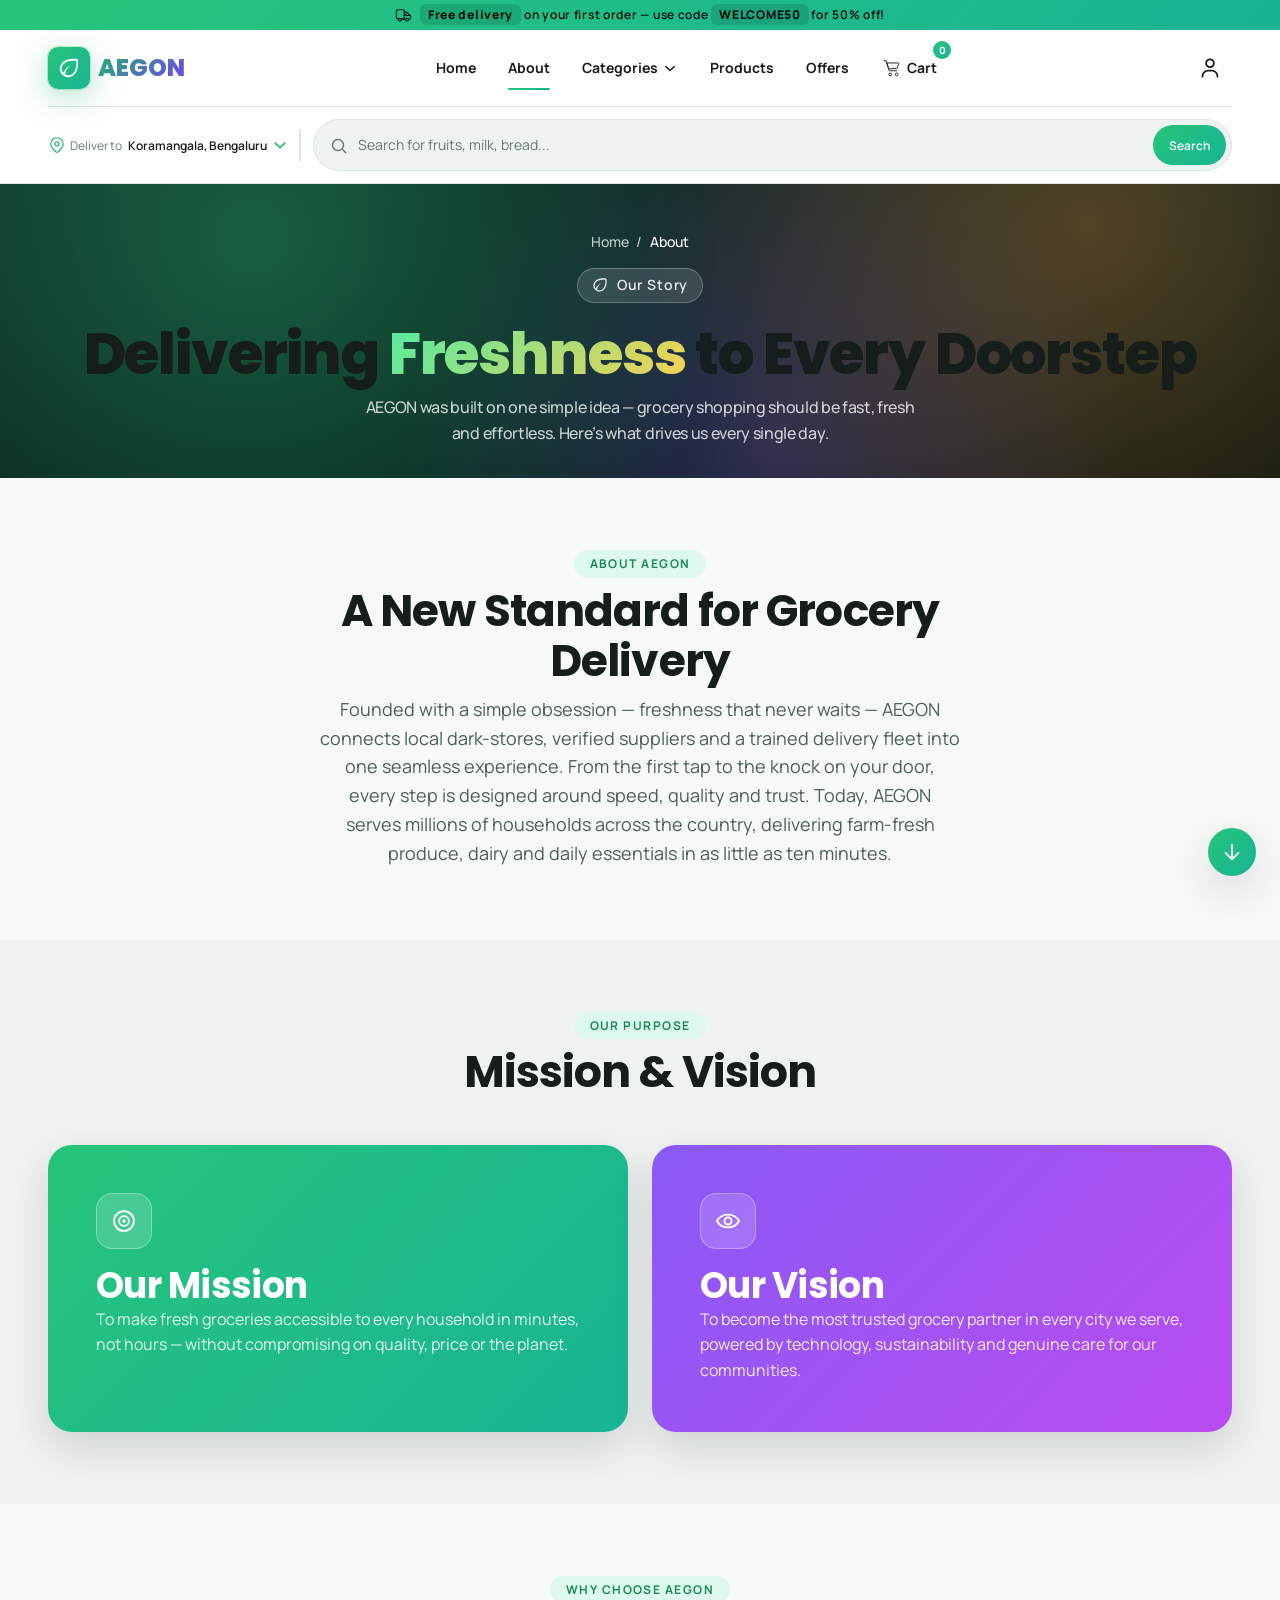
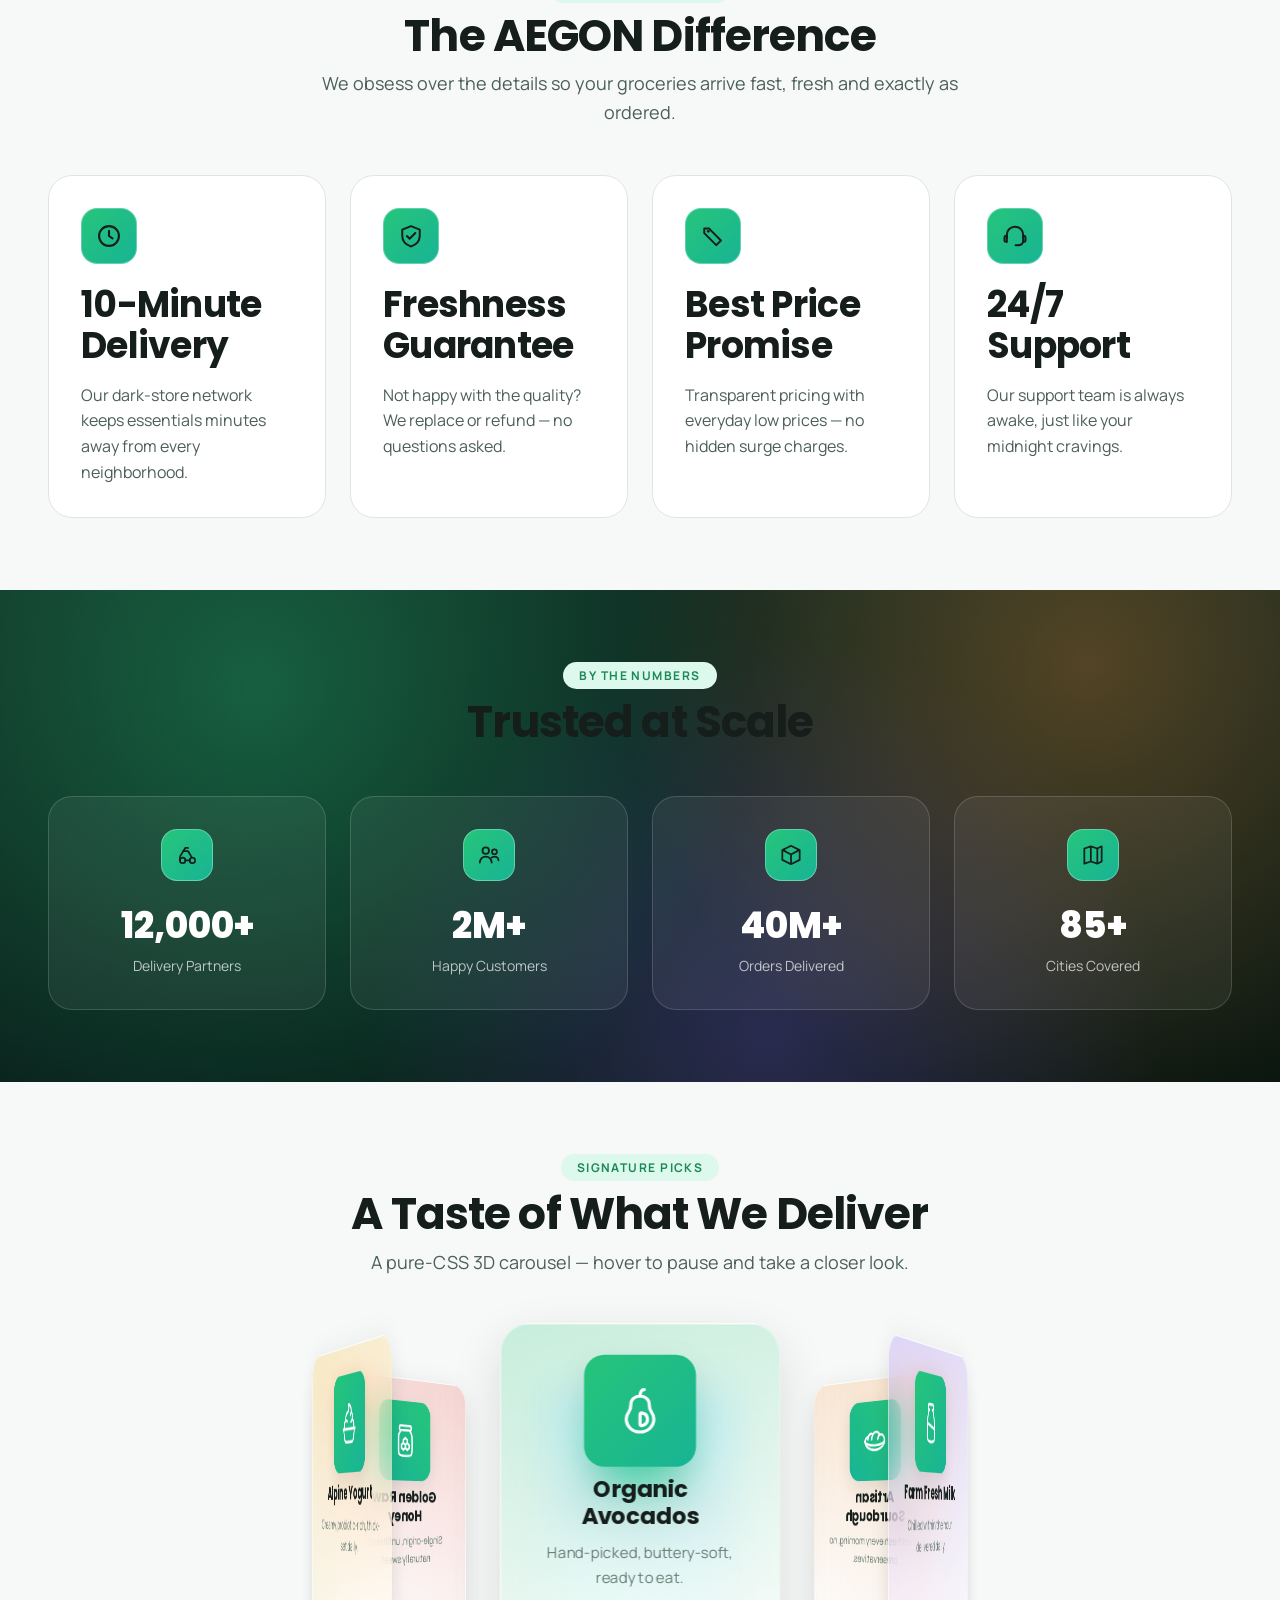
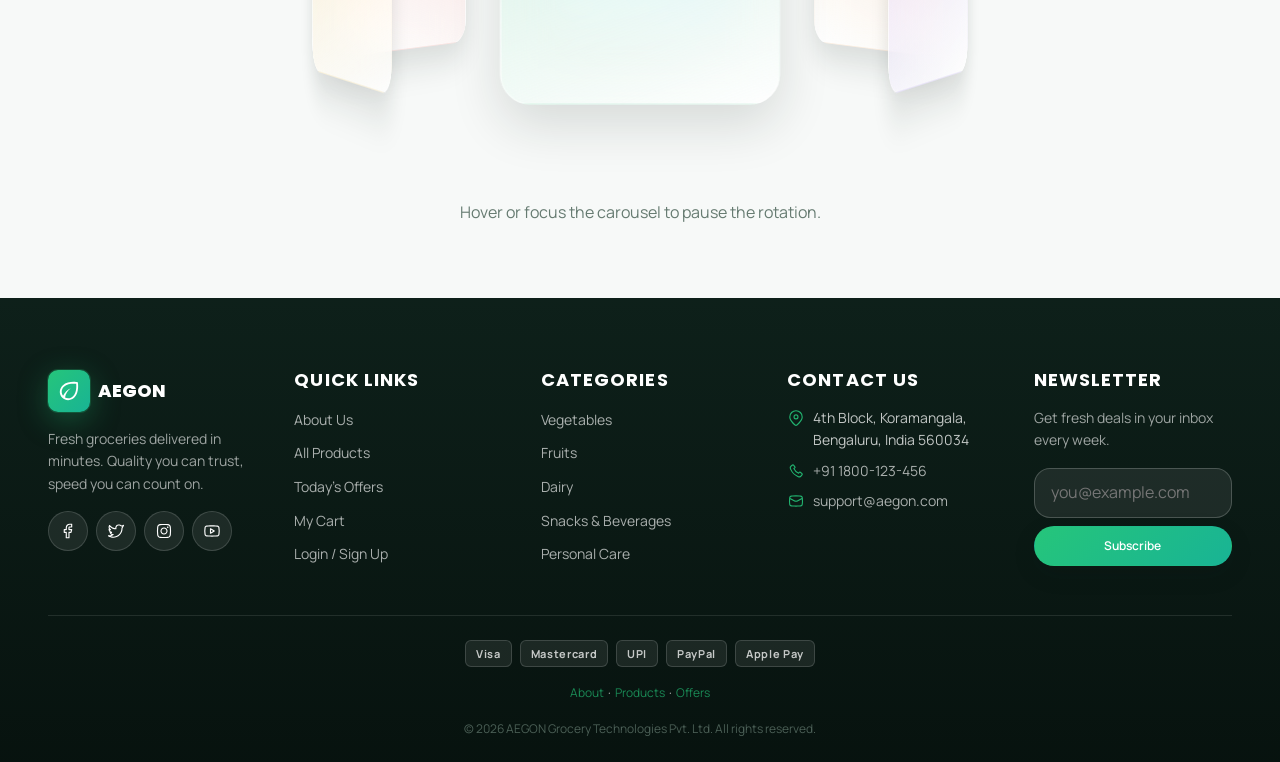
==== pages/about.html @ b9902e9f "feat: add about page" ====
<!doctype html>
<html lang="en">
  <head>
    <meta charset="UTF-8" />
    <meta name="viewport" content="width=device-width, initial-scale=1.0" />
    <title>AEGON — Fresh Groceries, Delivered Fast</title>
    <!-- Favicon -->
    <link rel="icon" type="image/svg+xml" href="../assets/icons/favicon.svg" />

    <!-- CSS -->
    <link rel="stylesheet" href="../css/main.css" />

    <!-- JavaScript -->
    <script src="../js/main.js" defer></script>
  </head>
  <body>
    <!-- ***************************************************************************
                                       GLOBAL HEADER
       **************************************************************************** -->
    <!-- **************************************************************************
                               PROMOTIONAL ANNOUNCEMENT BANNER
       **************************************************************************** -->

    <div
      class="announcement__banner"
      role="note"
      aria-label="Promotional Announcement"
    >
      <p class="announcement-banner__message">
        <svg
          xmlns="http://www.w3.org/2000/svg"
          width="17"
          height="17"
          viewBox="0 0 24 24"
        >
          <path d="M0 0h24v24H0z" fill="none" />
          <g fill="none" stroke="currentColor" stroke-width="1.5">
            <circle cx="17" cy="18" r="2" />
            <circle cx="7" cy="18" r="2" />
            <path
              stroke-linecap="round"
              stroke-linejoin="round"
              d="M11 17h4M13.5 7h.943c1.31 0 1.966 0 2.521.315c.556.314.926.895 1.667 2.056c.52.814 1.064 1.406 1.831 1.931c.772.53 1.14.789 1.343 1.204c.195.398.195.869.195 1.811c0 1.243 0 1.864-.349 2.259l-.046.049c-.367.375-.946.375-2.102.375H19"
            />
            <path
              stroke-linecap="round"
              stroke-linejoin="round"
              d="m13 7l.994 2.486c.487 1.217.73 1.826 1.239 2.17c.508.344 1.163.344 2.475.344H21M4.87 17c-1.353 0-2.03 0-2.45-.44C2 16.122 2 15.415 2 14V7c0-1.414 0-2.121.42-2.56S3.517 4 4.87 4h5.26c1.353 0 2.03 0 2.45.44C13 4.878 13 5.585 13 7v10H8.696"
            />
          </g>
        </svg>
        <span>
          <strong>Free delivery</strong>&nbsp;on your first order &mdash; use
          code&nbsp;<strong>WELCOME50</strong>&nbsp;for 50% off!
        </span>
      </p>
    </div>

    <!-- ***************************************************************************
                                   SITE HEADER NAVIGATION
       **************************************************************************** -->
    <header class="site-header">
      <input
        type="checkbox"
        id="nav-toggle"
        class="navbar__toggle-input"
        aria-hidden="true"
      />
      <div class="container navbar">
        <a href="index.html" class="navbar__brand" aria-label="AEGON home">
          <span class="navbar__brand-mark" aria-hidden="true">
            <svg
              xmlns="http://www.w3.org/2000/svg"
              width="22"
              height="22"
              viewBox="0 0 24 24"
            >
              <path d="M0 0h24v24H0z" fill="none" />
              <path
                fill="currentColor"
                d="M20.89 2.3C20.47 2.22 10.42.55 5.07 5.9c-.71.71-1.33 1.54-1.85 2.47c-2.06 3.7-1.48 7.99 1.47 10.94C6.47 21.09 8.73 22 11.05 22c1.54 0 3.11-.4 4.58-1.22c.93-.52 1.76-1.14 2.47-1.85c5.35-5.35 3.67-15.39 3.6-15.82a.99.99 0 0 0-.81-.81m-4.2 15.22c-.58.58-1.26 1.09-2.03 1.51c-2.65 1.47-5.17 1.07-7 .04C8.3 15.1 10.73 11.35 14 9c-3.7 1.65-6.72 4.58-8.47 8.23c-1.43-1.85-2.29-4.78-.56-7.89c.43-.77.94-1.45 1.51-2.03c3.86-3.86 11.05-3.4 13.34-3.14c.26 2.29.72 9.48-3.14 13.34Z"
              />
            </svg>
          </span>
          <span class="navbar__brand-name"> AEGON </span>
        </a>

        <!-- ***************** PRIMARY NAVIGATION ***************** -->
        <nav class="navbar__menu" aria-label="Primary navigation">
          <a href="../index.html" class="navbar__link" aria-current="page">
            Home
          </a>
          <a href="./about.html" class="navbar__link is-active"> About </a>

          <div class="mega-menu">
            <a href="./products.html" class="navbar__link" aria-haspopup="true">
              <span>Categories</span>
              <svg
                xmlns="http://www.w3.org/2000/svg"
                width="16"
                height="16"
                viewBox="0 0 16 16"
              >
                <path d="M0 0h16v16H0z" fill="none" />
                <path
                  fill="currentColor"
                  d="M3.2 5.74a.75.75 0 0 1 1.06-.04L8 9.227L11.74 5.7a.75.75 0 1 1 1.02 1.1l-4.25 4a.75.75 0 0 1-1.02 0l-4.25-4a.75.75 0 0 1-.04-1.06"
                />
              </svg>
            </a>

            <!-- ***************** CATEGORIES MENU ***************** -->
            <div class="mega-menu__panel">
              <!-- ******* FRESH PRODUCE ******* -->
              <section class="mega-menu__col">
                <h6 class="mega-menu__title">Fresh Produce</h6>
                <ul>
                  <li>
                    <a href="./products.html#vegetables"> Vegetables </a>
                  </li>
                  <li>
                    <a href="./products.html#fruits"> Fruits </a>
                  </li>
                  <li>
                    <a href="./products.html#groceries"> Groceries </a>
                  </li>
                </ul>
              </section>

              <!-- ******* DAIRY & BAKERY ******* -->
              <section class="mega-menu__col">
                <h6 class="mega-menu__title">Dairy &amp; Bakery</h6>
                <ul>
                  <li>
                    <a href="./products.html#dairy"> Dairy </a>
                  </li>
                  <li>
                    <a href="./products.html#bakery"> Bakery </a>
                  </li>
                  <li>
                    <a href="./products.html#frozen-foods"> Frozen Foods </a>
                  </li>
                </ul>
              </section>

              <!-- ******* SNACKS & MORE ******* -->
              <section class="mega-menu__col">
                <h6 class="mega-menu__title">Snacks &amp; More</h6>
                <ul>
                  <li>
                    <a href="./products.html#snacks"> Snacks </a>
                  </li>
                  <li>
                    <a href="./products.html#beverages"> Beverages </a>
                  </li>
                  <li>
                    <a href="./products.html#personal-care"> Personal Care </a>
                  </li>
                  <li>
                    <a href="./products.html#household"> Household </a>
                  </li>
                </ul>
              </section>
            </div>
          </div>

          <a href="./products.html" class="navbar__link"> Products </a>
          <a href="./offers.html" class="navbar__link"> Offers </a>
          <a
            href="./cart.html"
            class="navbar__link navbar__cart"
            aria-label="Shopping cart"
          >
            <span class="navbar__cart-icon" aria-hidden="true">
              <svg
                xmlns="http://www.w3.org/2000/svg"
                width="1em"
                height="1em"
                viewBox="0 0 24 24"
              >
                <path d="M0 0h24v24H0z" fill="none" />
                <g fill="none" stroke="currentColor">
                  <circle cx="10" cy="19" r="1.5" />
                  <circle cx="17" cy="19" r="1.5" />
                  <path
                    stroke-linecap="round"
                    stroke-linejoin="round"
                    d="M3.5 4h2l3.504 11H17"
                  />
                  <path
                    stroke-linecap="round"
                    stroke-linejoin="round"
                    d="M8.224 12.5L6.3 6.5h12.507a.5.5 0 0 1 .475.658l-1.667 5a.5.5 0 0 1-.474.342z"
                  />
                </g>
              </svg>
            </span>
            <span class="navbar__cart-label">Cart</span>
            <span
              class="badge badge--gradient badge--cart"
              aria-label="Cart items"
            >
              <span data-cart-count>0</span>
            </span>
          </a>
        </nav>

        <!-- ***************** NAVBAR ACTIONS ***************** -->
        <div class="navbar__actions">
          <div class="navbar__user-menu">
            <button
              type="button"
              class="navbar__icon-btn"
              aria-label="Open account menu"
              aria-haspopup="true"
              aria-controls="account-menu"
            >
              <svg
                xmlns="http://www.w3.org/2000/svg"
                width="24"
                height="24"
                viewBox="0 0 640 640"
              >
                <path d="M0 0h640v640H0z" fill="none" />
                <path
                  fill="currentColor"
                  d="M240 192c0-44.2 35.8-80 80-80s80 35.8 80 80s-35.8 80-80 80s-80-35.8-80-80m208 0c0-70.7-57.3-128-128-128s-128 57.3-128 128s57.3 128 128 128s128-57.3 128-128M144 544c0-70.7 57.3-128 128-128h96c70.7 0 128 57.3 128 128v8c0 13.3 10.7 24 24 24s24-10.7 24-24v-8c0-97.2-78.8-176-176-176h-96c-97.2 0-176 78.8-176 176v8c0 13.3 10.7 24 24 24s24-10.7 24-24z"
                />
              </svg>
            </button>

            <div
              id="account-menu"
              class="navbar__user-menu-panel"
              data-account-panel
            >
              <a href="./login.html">
                <svg
                  xmlns="http://www.w3.org/2000/svg"
                  width="20"
                  height="20"
                  viewBox="0 0 640 640"
                >
                  <path d="M0 0h640v640H0z" fill="none" />
                  <path
                    fill="currentColor"
                    d="M240 192c0-44.2 35.8-80 80-80s80 35.8 80 80s-35.8 80-80 80s-80-35.8-80-80m208 0c0-70.7-57.3-128-128-128s-128 57.3-128 128s57.3 128 128 128s128-57.3 128-128M144 544c0-70.7 57.3-128 128-128h96c70.7 0 128 57.3 128 128v8c0 13.3 10.7 24 24 24s24-10.7 24-24v-8c0-97.2-78.8-176-176-176h-96c-97.2 0-176 78.8-176 176v8c0 13.3 10.7 24 24 24s24-10.7 24-24z"
                  />
                </svg>
                <span>Login</span>
              </a>

              <a href="signup.html">
                <svg
                  xmlns="http://www.w3.org/2000/svg"
                  width="20"
                  height="20"
                  viewBox="0 0 640 640"
                >
                  <path d="M0 0h640v640H0z" fill="none" />
                  <path
                    fill="currentColor"
                    d="M240 192c0-44.2 35.8-80 80-80s80 35.8 80 80s-35.8 80-80 80s-80-35.8-80-80m208 0c0-70.7-57.3-128-128-128s-128 57.3-128 128s57.3 128 128 128s128-57.3 128-128M144 544c0-70.7 57.3-128 128-128h96c70.7 0 128 57.3 128 128v8c0 13.3 10.7 24 24 24s24-10.7 24-24v-8c0-97.2-78.8-176-176-176h-96c-97.2 0-176 78.8-176 176v8c0 13.3 10.7 24 24 24s24-10.7 24-24z"
                  />
                </svg>
                <span>Sign Up</span>
              </a>
            </div>
          </div>
        </div>

        <label for="nav-toggle" class="navbar__toggle" aria-label="Toggle menu">
          <svg
            class="icon-menu"
            aria-hidden="true"
            xmlns="http://www.w3.org/2000/svg"
            width="22"
            height="22"
            viewBox="0 0 24 24"
          >
            <path d="M0 0h24v24H0z" fill="none" />
            <path
              fill="none"
              stroke="currentColor"
              stroke-linecap="round"
              stroke-linejoin="round"
              stroke-width="2"
              d="M3 17h18M3 12h18M3 7h18"
            />
          </svg>
          <svg
            class="icon-close"
            aria-hidden="true"
            xmlns="http://www.w3.org/2000/svg"
            width="24"
            height="24"
            viewBox="0 0 24 24"
          >
            <path d="M0 0h24v24H0z" fill="none" />
            <path
              fill="none"
              stroke="currentColor"
              stroke-linecap="round"
              stroke-linejoin="round"
              stroke-width="2"
              d="m18 18l-6-6m0 0L6 6m6 6l6-6m-6 6l-6 6"
            />
          </svg>
        </label>
      </div>

      <!-- ****************************************************************************
                                DELIVERY LOCATION & SEARCH BAR 
       ******************************************************************************* -->
      <div class="container utility-bar">
        <button
          type="button"
          class="location-picker"
          aria-label="Change delivery location"
        >
          <svg
            xmlns="http://www.w3.org/2000/svg"
            width="18"
            height="18"
            viewBox="0 0 16 16"
          >
            <path d="M0 0h16v16H0z" fill="none" />
            <path
              fill="currentColor"
              d="M8 1a6 6 0 0 1 6 6c0 2.874-3.097 6.016-4.84 7.558c-.67.59-1.65.59-2.32 0C5.098 13.016 2 9.874 2 7a6 6 0 0 1 6-6m0 1a5 5 0 0 0-5 5c0 1.108.614 2.395 1.57 3.683c.933 1.258 2.087 2.377 2.934 3.126c.29.256.702.256.992 0c.847-.749 2-1.867 2.935-3.126C12.386 9.395 13 8.108 13 7a5 5 0 0 0-5-5m0 2.75a2.25 2.25 0 1 1 0 4.5a2.25 2.25 0 0 1 0-4.5m0 1a1.25 1.25 0 1 0 0 2.5a1.25 1.25 0 0 0 0-2.5"
            />
          </svg>
          <span class="location-picker__label"> Deliver to </span>
          <span class="location-picker__value"> Koramangala, Bengaluru </span>
          <svg
            xmlns="http://www.w3.org/2000/svg"
            width="14"
            height="14"
            viewBox="0 0 16 16"
          >
            <path d="M0 0h16v16H0z" fill="none" />
            <path
              fill="currentColor"
              d="M3.2 5.74a.75.75 0 0 1 1.06-.04L8 9.227L11.74 5.7a.75.75 0 1 1 1.02 1.1l-4.25 4a.75.75 0 0 1-1.02 0l-4.25-4a.75.75 0 0 1-.04-1.06"
            />
          </svg>
        </button>

        <form
          class="search-box"
          role="search"
          action="./products.html"
          method="get"
        >
          <svg
            xmlns="http://www.w3.org/2000/svg"
            width="1em"
            height="1em"
            viewBox="0 0 20 20"
          >
            <path d="M0 0h20v20H0z" fill="none" />
            <path
              fill="currentColor"
              d="M13.535 14.596a6.5 6.5 0 1 1 1.06-1.06l3.435 3.434a.75.75 0 0 1-.976 1.133l-.084-.073zM14.5 9.5a5 5 0 1 0-10 0a5 5 0 0 0 10 0"
            />
          </svg>

          <label for="site-search" class="sr-only">
            Search for groceries
          </label>

          <input
            type="search"
            id="site-search"
            name="q"
            placeholder="Search for fruits, milk, bread..."
            autocomplete="off"
          />
          <button type="submit" class="search-box__submit">Search</button>
        </form>
      </div>

      <!-- ***************************************************************************
                                  MOBILE NAVIGATION PANEL
       *************************************************************************** -->
      <nav
        class="navbar__mobile-panel container"
        aria-label="Mobile navigation"
      >
        <a href="../index.html" class="navbar__link" aria-current="page">
          Home
        </a>
        <a href="./about.html" class="navbar__link is-active"> About </a>

        <div class="mega-menu">
          <a href="#" class="navbar__link" aria-haspopup="true">
            <span>Categories</span>
            <svg
              xmlns="http://www.w3.org/2000/svg"
              width="18"
              height="18"
              viewBox="0 0 16 16"
            >
              <path d="M0 0h16v16H0z" fill="none" />
              <path
                fill="currentColor"
                d="M3.2 5.74a.75.75 0 0 1 1.06-.04L8 9.227L11.74 5.7a.75.75 0 1 1 1.02 1.1l-4.25 4a.75.75 0 0 1-1.02 0l-4.25-4a.75.75 0 0 1-.04-1.06"
              />
            </svg>
          </a>

          <!-- ***************** CATEGORIES MENU ***************** -->
          <div class="mega-menu__panel">
            <!-- ======= FRESH PRODUCE ======= -->
            <section class="mega-menu__col">
              <h6 class="mega-menu__title">Fresh Produce</h6>
              <ul>
                <li>
                  <a href="./products.html#vegetables"> Vegetables </a>
                </li>
                <li>
                  <a href="./products.html#fruits"> Fruits </a>
                </li>
                <li>
                  <a href="./products.html#groceries"> Groceries </a>
                </li>
              </ul>
            </section>

            <!-- ******* DAIRY & BAKERY ******* -->
            <section class="mega-menu__col">
              <h6 class="mega-menu__title">Dairy &amp; Bakery</h6>
              <ul>
                <li>
                  <a href="./products.html#dairy"> Dairy </a>
                </li>
                <li>
                  <a href="./products.html#bakery"> Bakery </a>
                </li>
                <li>
                  <a href="./products.html#frozen-foods"> Frozen Foods </a>
                </li>
              </ul>
            </section>

            <!-- ******* SNACKS & MORE ******* -->
            <section class="mega-menu__col">
              <h6 class="mega-menu__title">Snacks &amp; More</h6>
              <ul>
                <li>
                  <a href="./products.html#snacks"> Snacks </a>
                </li>
                <li>
                  <a href="./products.html#beverages"> Beverages </a>
                </li>
                <li>
                  <a href="./products.html#personal-care"> Personal Care </a>
                </li>
                <li>
                  <a href="./products.html#household"> Household </a>
                </li>
              </ul>
            </section>
          </div>
        </div>

        <a href="./products.html" class="navbar__link"> Products </a>
        <a href="./offers.html" class="navbar__link"> Offers </a>
        <a
          href="./cart.html"
          class="navbar__link navbar__cart"
          aria-label="Shopping cart"
        >
          <span class="navbar__cart-icon" aria-hidden="true">
            <svg
              xmlns="http://www.w3.org/2000/svg"
              width="1em"
              height="1em"
              viewBox="0 0 24 24"
            >
              <path d="M0 0h24v24H0z" fill="none" />
              <g fill="none" stroke="currentColor">
                <circle cx="10" cy="19" r="1.5" />
                <circle cx="17" cy="19" r="1.5" />
                <path
                  stroke-linecap="round"
                  stroke-linejoin="round"
                  d="M3.5 4h2l3.504 11H17"
                />
                <path
                  stroke-linecap="round"
                  stroke-linejoin="round"
                  d="M8.224 12.5L6.3 6.5h12.507a.5.5 0 0 1 .475.658l-1.667 5a.5.5 0 0 1-.474.342z"
                />
              </g>
            </svg>
          </span>
          <span class="navbar__cart-label">Cart</span>
          <span
            class="badge badge--gradient badge--cart"
            aria-label="Cart items"
          >
            <span data-cart-count>0</span>
          </span>
        </a>
      </nav>
    </header>

    <main>
      <!-- ************************************************************************
                                        ABOUT HERO
       ************************************************************************* -->
      <section class="about-hero" aria-labelledby="about-hero-title">
        <div class="container">
          <div class="about-hero__content">
            <!-- Breadcrumb -->
            <nav class="about-hero__breadcrumb" aria-label="Breadcrumb">
              <ol class="about-hero__breadcrumb-list">
                <li>
                  <a href="../index.html">Home</a>
                </li>
                <li>
                  <span aria-current="page">About</span>
                </li>
              </ol>
            </nav>

            <!-- Section Label -->
            <div class="hero__eyebrow hero__eyebrow-light">
              <svg
                xmlns="http://www.w3.org/2000/svg"
                width="16"
                height="16"
                viewBox="0 0 24 24"
              >
                <path d="M0 0h24v24H0z" fill="none" />
                <path
                  fill="currentColor"
                  d="M20.89 2.3C20.47 2.22 10.42.55 5.07 5.9c-.71.71-1.33 1.54-1.85 2.47c-2.06 3.7-1.48 7.99 1.47 10.94C6.47 21.09 8.73 22 11.05 22c1.54 0 3.11-.4 4.58-1.22c.93-.52 1.76-1.14 2.47-1.85c5.35-5.35 3.67-15.39 3.6-15.82a.99.99 0 0 0-.81-.81m-4.2 15.22c-.58.58-1.26 1.09-2.03 1.51c-2.65 1.47-5.17 1.07-7 .04C8.3 15.1 10.73 11.35 14 9c-3.7 1.65-6.72 4.58-8.47 8.23c-1.43-1.85-2.29-4.78-.56-7.89c.43-.77.94-1.45 1.51-2.03c3.86-3.86 11.05-3.4 13.34-3.14c.26 2.29.72 9.48-3.14 13.34Z"
                />
              </svg>
              <span class="story-surface">Our Story</span>
            </div>

            <!-- Main Heading -->
            <h1 class="about-hero__title" id="about-hero-title">
              Delivering
              <span class="about-hero__title-accent">Freshness</span>
              to Every Doorstep
            </h1>

            <!-- Description -->
            <p class="about-hero__description">
              AEGON was built on one simple idea — grocery shopping should be
              fast, fresh and effortless. Here’s what drives us every single
              day.
            </p>
          </div>
        </div>
      </section>

      <!-- ************************************************************************
                                        ABOUT AEGON
       ************************************************************************* -->
      <section
        class="section"
        id="about-aegon"
        aria-labelledby="about-aegon-title"
      >
        <div class="container">
          <div class="section-header" style="margin-bottom: 0">
            <span class="eyebrow">About AEGON</span>

            <h2 id="about-aegon-title">A New Standard for Grocery Delivery</h2>

            <p>
              Founded with a simple obsession — freshness that never waits —
              AEGON connects local dark-stores, verified suppliers and a trained
              delivery fleet into one seamless experience. From the first tap to
              the knock on your door, every step is designed around speed,
              quality and trust. Today, AEGON serves millions of households
              across the country, delivering farm-fresh produce, dairy and daily
              essentials in as little as ten minutes.
            </p>
          </div>
        </div>
      </section>

      <!-- ************************************************************************
                                     MISSION & VISION
       ************************************************************************* -->
      <section
        class="section"
        id="mision-vision"
        aria-labelledby="mission-vision-title"
        style="background: var(--color-surface-secondary)"
      >
        <div class="container">
          <div class="section-header">
            <span class="eyebrow">Our Purpose</span>

            <h2 id="about-aegon-title">Mission & Vision</h2>
          </div>

          <!-- Mission & Vision Cards -->
          <div class="mission-vision__grid">
            <!-- Mission Card -->
            <article class="mission-vision__card mission-vision__card--mission">
              <div class="mission-vision__icon">
                <svg
                  viewBox="0 0 24 24"
                  fill="none"
                  xmlns="http://www.w3.org/2000/svg"
                  aria-hidden="true"
                >
                  <circle
                    cx="12"
                    cy="12"
                    r="8.5"
                    stroke="currentColor"
                    stroke-width="1.6"
                  />
                  <circle
                    cx="12"
                    cy="12"
                    r="4.2"
                    stroke="currentColor"
                    stroke-width="1.6"
                  />
                  <circle cx="12" cy="12" r="1.4" fill="currentColor" />
                </svg>
              </div>

              <div class="mission-vision__content">
                <h3 class="mission-vision__card-title">Our Mission</h3>

                <p class="mission-vision__card-description">
                  To make fresh groceries accessible to every household in
                  minutes, not hours — without compromising on quality, price or
                  the planet.
                </p>
              </div>
            </article>

            <!-- Vision Card -->
            <article class="mission-vision__card mission-vision__card--vision">
              <div class="mission-vision__icon">
                <svg
                  viewBox="0 0 24 24"
                  fill="none"
                  xmlns="http://www.w3.org/2000/svg"
                  aria-hidden="true"
                >
                  <path
                    d="M2.5 12C4.6 8.4 7.8 6.5 12 6.5C16.2 6.5 19.4 8.4 21.5 12C19.4 15.6 16.2 17.5 12 17.5C7.8 17.5 4.6 15.6 2.5 12Z"
                    stroke="currentColor"
                    stroke-width="1.6"
                    stroke-linecap="round"
                    stroke-linejoin="round"
                  />
                  <circle
                    cx="12"
                    cy="12"
                    r="3"
                    stroke="currentColor"
                    stroke-width="1.6"
                  />
                </svg>
              </div>

              <!-- Mission & Vision Content -->
              <div class="mission-vision__content">
                <h3 class="mission-vision__card-title">Our Vision</h3>

                <p class="mission-vision__card-description">
                  To become the most trusted grocery partner in every city we
                  serve, powered by technology, sustainability and genuine care
                  for our communities.
                </p>
              </div>
            </article>
          </div>
        </div>
      </section>

      <!-- ************************************************************************
                                    THE AEGON DIFFERENCE
       ************************************************************************* -->
      <section
        class="section"
        id="aegon-difference"
        aria-labelledby="aegon-difference-title"
      >
        <div class="container">
          <div class="section-header">
            <span class="eyebrow">Why Choose AEGON</span>

            <h2 id="aegon-difference-title">The AEGON Difference</h2>

            <p>
              We obsess over the details so your groceries arrive fast, fresh
              and exactly as ordered.
            </p>
          </div>

          <!-- Difference Cards -->
          <div class="aegon-difference__grid">
            <!-- 10-Minute Delivery -->
            <article class="aegon-difference__card">
              <div class="aegon-difference__icon">
                <svg
                  viewBox="0 0 24 24"
                  fill="none"
                  xmlns="http://www.w3.org/2000/svg"
                  aria-hidden="true"
                >
                  <circle
                    cx="12"
                    cy="12"
                    r="8.5"
                    stroke="currentColor"
                    stroke-width="1.8"
                  />

                  <path
                    d="M12 7.5V12L15 14"
                    stroke="currentColor"
                    stroke-width="1.8"
                    stroke-linecap="round"
                    stroke-linejoin="round"
                  />
                </svg>
              </div>

              <div class="aegon-difference__content">
                <h3 class="aegon-difference__card-title">
                  10-Minute<br />
                  Delivery
                </h3>

                <p class="aegon-difference__card-description">
                  Our dark-store network keeps essentials minutes away from
                  every neighborhood.
                </p>
              </div>
            </article>

            <!-- Freshness Guarantee -->
            <article class="aegon-difference__card">
              <div class="aegon-difference__icon">
                <svg
                  viewBox="0 0 24 24"
                  fill="none"
                  xmlns="http://www.w3.org/2000/svg"
                  aria-hidden="true"
                >
                  <path
                    d="M12 3.5L19.5 6.5V11.8C19.5 16.4 16.4 19.5 12 21C7.6 19.5 4.5 16.4 4.5 11.8V6.5L12 3.5Z"
                    stroke="currentColor"
                    stroke-width="1.7"
                    stroke-linejoin="round"
                  />

                  <path
                    d="M8.5 12L10.8 14.3L15.7 9.5"
                    stroke="currentColor"
                    stroke-width="1.8"
                    stroke-linecap="round"
                    stroke-linejoin="round"
                  />
                </svg>
              </div>

              <div class="aegon-difference__content">
                <h3 class="aegon-difference__card-title">
                  Freshness<br />
                  Guarantee
                </h3>

                <p class="aegon-difference__card-description">
                  Not happy with the quality? We replace or refund — no
                  questions asked.
                </p>
              </div>
            </article>

            <!-- Best Price Promise -->
            <article class="aegon-difference__card">
              <div class="aegon-difference__icon">
                <svg
                  viewBox="0 0 24 24"
                  fill="none"
                  xmlns="http://www.w3.org/2000/svg"
                  aria-hidden="true"
                >
                  <path
                    d="M4.5 9.5V5.5H8.5L18.8 15.8L14.8 19.8L4.5 9.5Z"
                    stroke="currentColor"
                    stroke-width="1.7"
                    stroke-linejoin="round"
                  />

                  <circle cx="8" cy="8" r="1.2" fill="currentColor" />
                </svg>
              </div>

              <div class="aegon-difference__content">
                <h3 class="aegon-difference__card-title">
                  Best Price<br />
                  Promise
                </h3>

                <p class="aegon-difference__card-description">
                  Transparent pricing with everyday low prices — no hidden surge
                  charges.
                </p>
              </div>
            </article>

            <!-- 24/7 Support -->
            <article class="aegon-difference__card">
              <div class="aegon-difference__icon">
                <svg
                  viewBox="0 0 24 24"
                  fill="none"
                  xmlns="http://www.w3.org/2000/svg"
                  aria-hidden="true"
                >
                  <path
                    d="M5 13V11C5 7.1 8.1 4 12 4C15.9 4 19 7.1 19 11V13"
                    stroke="currentColor"
                    stroke-width="1.7"
                    stroke-linecap="round"
                  />

                  <path
                    d="M5 12H4C3.4 12 3 12.4 3 13V16C3 16.6 3.4 17 4 17H5V12Z"
                    stroke="currentColor"
                    stroke-width="1.7"
                  />

                  <path
                    d="M19 12H20C20.6 12 21 12.4 21 13V16C21 16.6 20.6 17 20 17H19V12Z"
                    stroke="currentColor"
                    stroke-width="1.7"
                  />

                  <path
                    d="M19 17C18.5 19 16.8 20 14.5 20H12.5"
                    stroke="currentColor"
                    stroke-width="1.7"
                    stroke-linecap="round"
                  />
                </svg>
              </div>

              <!-- Aegon Difference Content -->
              <div class="aegon-difference__content">
                <h3 class="aegon-difference__card-title">24/7 Support</h3>
                <p class="aegon-difference__card-description">
                  Our support team is always awake, just like your midnight
                  cravings.
                </p>
              </div>
            </article>
          </div>
        </div>
      </section>

      <!-- ************************************************************************
                                       TRUSTED AT SCALE
       ************************************************************************* -->
      <section
        class="section"
        id="trusted-scale"
        aria-labelledby="trusted-scale-title"
        style="background: var(--gradient-hero)"
      >
        <div class="container">
          <div class="section-header">
            <span class="eyebrow">By The Numbers</span>

            <h2 id="trusted-scale-title">Trusted at Scale</h2>
          </div>

          <!-- Statistics -->
          <div class="trusted-scale__grid">
            <!-- Delivery Partners -->
            <article class="trusted-scale__card">
              <div class="trusted-scale__icon">
                <svg
                  viewBox="0 0 24 24"
                  fill="none"
                  xmlns="http://www.w3.org/2000/svg"
                  aria-hidden="true"
                >
                  <circle
                    cx="8"
                    cy="17"
                    r="2.5"
                    stroke="currentColor"
                    stroke-width="1.6"
                  />

                  <circle
                    cx="17"
                    cy="17"
                    r="2.5"
                    stroke="currentColor"
                    stroke-width="1.6"
                  />

                  <path
                    d="M10.5 17H14.5"
                    stroke="currentColor"
                    stroke-width="1.6"
                    stroke-linecap="round"
                  />

                  <path
                    d="M5.5 17V13.5L8.5 8.5H13L16 13.5"
                    stroke="currentColor"
                    stroke-width="1.6"
                    stroke-linecap="round"
                    stroke-linejoin="round"
                  />

                  <path
                    d="M8.5 8.5L10.5 5.5H13"
                    stroke="currentColor"
                    stroke-width="1.6"
                    stroke-linecap="round"
                  />
                </svg>
              </div>

              <strong class="trusted-scale__number"> 12,000+ </strong>
              <span class="trusted-scale__label"> Delivery Partners </span>
            </article>

            <!-- Happy Customers -->
            <article class="trusted-scale__card">
              <div class="trusted-scale__icon">
                <svg
                  viewBox="0 0 24 24"
                  fill="none"
                  xmlns="http://www.w3.org/2000/svg"
                  aria-hidden="true"
                >
                  <circle
                    cx="9"
                    cy="8"
                    r="3"
                    stroke="currentColor"
                    stroke-width="1.6"
                  />

                  <circle
                    cx="17"
                    cy="9"
                    r="2.3"
                    stroke="currentColor"
                    stroke-width="1.6"
                  />

                  <path
                    d="M3.5 19C3.9 15.8 5.8 13.5 9 13.5C12.2 13.5 14.1 15.8 14.5 19"
                    stroke="currentColor"
                    stroke-width="1.6"
                    stroke-linecap="round"
                  />

                  <path
                    d="M14.5 14.5C15.3 13.8 16.2 13.5 17.2 13.5C19.4 13.5 20.6 15.1 20.8 17"
                    stroke="currentColor"
                    stroke-width="1.6"
                    stroke-linecap="round"
                  />
                </svg>
              </div>

              <strong class="trusted-scale__number"> 2M+ </strong>
              <span class="trusted-scale__label"> Happy Customers </span>
            </article>

            <!-- Orders Delivered -->
            <article class="trusted-scale__card">
              <div class="trusted-scale__icon">
                <svg
                  viewBox="0 0 24 24"
                  fill="none"
                  xmlns="http://www.w3.org/2000/svg"
                  aria-hidden="true"
                >
                  <path
                    d="M4 7.5L12 3.5L20 7.5V16.5L12 20.5L4 16.5V7.5Z"
                    stroke="currentColor"
                    stroke-width="1.6"
                    stroke-linejoin="round"
                  />

                  <path
                    d="M4.5 7.5L12 11.5L19.5 7.5"
                    stroke="currentColor"
                    stroke-width="1.6"
                    stroke-linejoin="round"
                  />

                  <path
                    d="M12 11.5V20"
                    stroke="currentColor"
                    stroke-width="1.6"
                  />
                </svg>
              </div>

              <strong class="trusted-scale__number"> 40M+ </strong>
              <span class="trusted-scale__label"> Orders Delivered </span>
            </article>

            <!-- Cities Covered -->
            <article class="trusted-scale__card">
              <div class="trusted-scale__icon">
                <svg
                  viewBox="0 0 24 24"
                  fill="none"
                  xmlns="http://www.w3.org/2000/svg"
                  aria-hidden="true"
                >
                  <path
                    d="M4 6L10 4L16 6L20 4V18L16 20L10 18L4 20V6Z"
                    stroke="currentColor"
                    stroke-width="1.6"
                    stroke-linejoin="round"
                  />

                  <path d="M10 4V18" stroke="currentColor" stroke-width="1.6" />

                  <path d="M16 6V20" stroke="currentColor" stroke-width="1.6" />
                </svg>
              </div>
              <strong class="trusted-scale__number"> 85+ </strong>
              <span class="trusted-scale__label"> Cities Covered </span>
            </article>
          </div>
        </div>
      </section>

      <!-- ************************************************************************
                                  A TASTE OF WHAT WE DELIVER
       ************************************************************************* -->
      <section
        class="section"
        id="taste-showcase"
        aria-labelledby="taste-showcase-title"
      >
        <div class="container">
          <div class="section-header">
            <span class="eyebrow">Signature Picks</span>

            <h2 id="taste-showcase-title">A Taste of What We Deliver</h2>
            <p>
              A pure-CSS 3D carousel — hover to pause and take a closer look.
            </p>
          </div>

          <!-- 3D Carousel -->
          <div
            class="taste-showcase__carousel"
            tabindex="0"
            aria-label="Explore AEGON's signature collection"
          >
            <div class="taste-showcase__track">
              <article class="taste-showcase__carousel-card">
                <span class="taste-showcase__carousel-media">
                  <img
                    src="../assets/icons/avocado.svg"
                    alt=""
                    aria-hidden="true"
                  />
                </span>
                <h3 class="taste-showcase__carousel-name">Organic Avocados</h3>
                <p class="taste-showcase__carousel-description">
                  Hand-picked, buttery-soft, ready to eat.
                </p>
              </article>
              <article class="taste-showcase__carousel-card">
                <span class="taste-showcase__carousel-media">
                  <img
                    src="../assets/icons/milk.svg"
                    alt=""
                    aria-hidden="true"
                  />
                </span>
                <h3 class="taste-showcase__carousel-name">Farm Fresh Milk</h3>
                <p class="taste-showcase__carousel-description">
                  Chilled within the hour, delivered daily.
                </p>
              </article>
              <article class="taste-showcase__carousel-card">
                <span class="taste-showcase__carousel-media">
                  <img
                    src="../assets/icons/bread.svg"
                    alt=""
                    aria-hidden="true"
                  />
                </span>
                <h3 class="taste-showcase__carousel-name">Artisan Sourdough</h3>
                <p class="taste-showcase__carousel-description">
                  Baked fresh every morning, no preservatives.
                </p>
              </article>
              <article class="taste-showcase__carousel-card">
                <span class="taste-showcase__carousel-media">
                  <img
                    src="../assets/icons/coffee.svg"
                    alt=""
                    aria-hidden="true"
                  />
                </span>
                <h3 class="taste-showcase__carousel-name">Cold Brew Coffee</h3>
                <p class="taste-showcase__carousel-description">
                  Slow-steeped for 18 hours, bottled cold.
                </p>
              </article>
              <article class="taste-showcase__carousel-card">
                <span class="taste-showcase__carousel-media">
                  <img
                    src="../assets/icons/honey.svg"
                    alt=""
                    aria-hidden="true"
                  />
                </span>
                <h3 class="taste-showcase__carousel-name">Golden Raw Honey</h3>
                <p class="taste-showcase__carousel-description">
                  Single-origin, unfiltered, naturally sweet.
                </p>
              </article>
              <article class="taste-showcase__carousel-card">
                <span class="taste-showcase__carousel-media">
                  <img
                    src="../assets/icons/yogurt.svg"
                    alt=""
                    aria-hidden="true"
                  />
                </span>
                <h3 class="taste-showcase__carousel-name">Alpine Yogurt</h3>
                <p class="taste-showcase__carousel-description">
                  Creamy, probiotic-rich, thick-set daily.
                </p>
              </article>
            </div>
          </div>

          <p class="taste-showcase__carousel-interaction">
            Hover or focus the carousel to pause the rotation.
          </p>
        </div>
      </section>
    </main>

    <!-- ************************************************************************
                                        GLOBAL FOOTER
       ************************************************************************* -->
    <footer class="site-footer">
      <div class="container footer-grid">
        <div class="footer-col">
          <a
            href="index.html"
            class="navbar__brand"
            aria-label="AEGON home"
            style="
              color: var(--color-white);
              margin-bottom: var(--space-sm);
              display: inline-flex;
            "
          >
            <span class="navbar__brand-mark" aria-hidden="true">
              <svg
                xmlns="http://www.w3.org/2000/svg"
                width="22"
                height="22"
                viewBox="0 0 24 24"
              >
                <path d="M0 0h24v24H0z" fill="none" />
                <path
                  fill="currentColor"
                  d="M20.89 2.3C20.47 2.22 10.42.55 5.07 5.9c-.71.71-1.33 1.54-1.85 2.47c-2.06 3.7-1.48 7.99 1.47 10.94C6.47 21.09 8.73 22 11.05 22c1.54 0 3.11-.4 4.58-1.22c.93-.52 1.76-1.14 2.47-1.85c5.35-5.35 3.67-15.39 3.6-15.82a.99.99 0 0 0-.81-.81m-4.2 15.22c-.58.58-1.26 1.09-2.03 1.51c-2.65 1.47-5.17 1.07-7 .04C8.3 15.1 10.73 11.35 14 9c-3.7 1.65-6.72 4.58-8.47 8.23c-1.43-1.85-2.29-4.78-.56-7.89c.43-.77.94-1.45 1.51-2.03c3.86-3.86 11.05-3.4 13.34-3.14c.26 2.29.72 9.48-3.14 13.34Z"
                />
              </svg>
            </span>
            <span class="logo-text"> AEGON </span>
          </a>
          <p>
            Fresh groceries delivered in minutes. Quality you can trust, speed
            you can count on.
          </p>
          <div class="footer-social">
            <a href="#" aria-label="AEGON on Facebook"
              ><img
                src="../assets/icons/facebook-outline.svg"
                width="18"
                height="18"
                alt=""
                aria-hidden="true"
            /></a>
            <a href="#" aria-label="AEGON on Twitter"
              ><img
                src="../assets/icons/twitter-outline.svg"
                width="18"
                height="18"
                alt=""
                aria-hidden="true"
            /></a>
            <a href="#" aria-label="AEGON on Instagram"
              ><img
                src="../assets/icons/instagram-outline.svg"
                width="18"
                height="18"
                alt=""
                aria-hidden="true"
            /></a>
            <a href="#" aria-label="AEGON on YouTube"
              ><img
                src="../assets/icons/youtube-outline.svg"
                width="18"
                height="18"
                alt=""
                aria-hidden="true"
            /></a>
          </div>
        </div>

        <nav class="footer-col" aria-label="Quick links">
          <h6>Quick Links</h6>
          <ul>
            <li><a href="./about.html">About Us</a></li>
            <li><a href="./products.html">All Products</a></li>
            <li><a href="./offers.html">Today's Offers</a></li>
            <li><a href="">My Cart</a></li>
            <li><a href="./login.html">Login / Sign Up</a></li>
          </ul>
        </nav>

        <nav class="footer-col" aria-label="Categories">
          <h6>Categories</h6>
          <ul>
            <li><a href="./products.html">Vegetables</a></li>
            <li><a href="./products.html#fruits">Fruits</a></li>
            <li><a href="./products.html#dairy">Dairy</a></li>
            <li><a href="./products.html#snacks">Snacks &amp; Beverages</a></li>
            <li><a href="./products.html#personal-care">Personal Care</a></li>
          </ul>
        </nav>

        <div class="footer-col">
          <h6>Contact Us</h6>
          <address
            style="
              font-style: normal;
              display: flex;
              flex-direction: column;
              gap: var(--space-2xs);
            "
          >
            <div class="footer-contact-item">
              <svg
                xmlns="http://www.w3.org/2000/svg"
                width="18"
                height="18"
                aria-hidden="true"
                viewBox="0 0 16 16"
              >
                <path d="M0 0h16v16H0z" fill="none" />
                <path
                  fill="currentColor"
                  d="M8 1a6 6 0 0 1 6 6c0 2.874-3.097 6.016-4.84 7.558c-.67.59-1.65.59-2.32 0C5.098 13.016 2 9.874 2 7a6 6 0 0 1 6-6m0 1a5 5 0 0 0-5 5c0 1.108.614 2.395 1.57 3.683c.933 1.258 2.087 2.377 2.934 3.126c.29.256.702.256.992 0c.847-.749 2-1.867 2.935-3.126C12.386 9.395 13 8.108 13 7a5 5 0 0 0-5-5m0 2.75a2.25 2.25 0 1 1 0 4.5a2.25 2.25 0 0 1 0-4.5m0 1a1.25 1.25 0 1 0 0 2.5a1.25 1.25 0 0 0 0-2.5"
                />
              </svg>
              <span>4th Block, Koramangala, Bengaluru, India 560034</span>
            </div>
            <div class="footer-contact-item">
              <svg
                xmlns="http://www.w3.org/2000/svg"
                width="1em"
                height="1em"
                aria-hidden="true"
                viewBox="0 0 24 24"
              >
                <path d="M0 0h24v24H0z" fill="none" />
                <path
                  fill="currentColor"
                  fill-rule="evenodd"
                  d="M5.84 9.856a17.22 17.22 0 0 0 8.922 8.663l.012.005l.764.34a2.25 2.25 0 0 0 2.74-.737l1.274-1.763a.25.25 0 0 0-.046-.341l-2.224-1.795a.25.25 0 0 0-.358.046l-.866 1.168a.75.75 0 0 1-.912.237a13.4 13.4 0 0 1-6.67-6.67a.75.75 0 0 1 .237-.912L9.88 7.23a.25.25 0 0 0 .046-.358L8.132 4.648a.25.25 0 0 0-.341-.046l-1.773 1.28a2.25 2.25 0 0 0-.732 2.756zm8.33 10.041a18.72 18.72 0 0 1-9.693-9.416l-.002-.002l-.554-1.22A3.75 3.75 0 0 1 5.14 4.666l1.773-1.28a1.75 1.75 0 0 1 2.386.32l1.795 2.225a1.75 1.75 0 0 1-.32 2.505l-.67.496a11.9 11.9 0 0 0 5.118 5.118l.497-.67a1.75 1.75 0 0 1 2.504-.32l2.225 1.795a1.75 1.75 0 0 1 .32 2.387l-1.274 1.764a3.75 3.75 0 0 1-4.566 1.229z"
                  clip-rule="evenodd"
                />
              </svg>

              <a href="tel:+911800123456">+91 1800-123-456</a>
            </div>
            <div class="footer-contact-item">
              <svg
                xmlns="http://www.w3.org/2000/svg"
                width="1em"
                height="1em"
                aria-hidden="true"
                viewBox="0 0 24 24"
              >
                <path d="M0 0h24v24H0z" fill="none" />
                <path
                  fill="currentColor"
                  fill-rule="evenodd"
                  d="M2.804 8.353c-.28 2.603-.268 5.605.122 8.198a3.14 3.14 0 0 0 2.831 2.66l1.51.13c3.15.274 6.316.274 9.466 0l1.51-.13a3.14 3.14 0 0 0 2.831-2.66c.39-2.593.402-5.595.122-8.198a30 30 0 0 0-.122-.904a3.14 3.14 0 0 0-2.831-2.66l-1.51-.13a54.7 54.7 0 0 0-9.465 0l-1.51.13a3.14 3.14 0 0 0-2.832 2.66q-.068.452-.122.904m4.593-2.2a53 53 0 0 1 9.205 0l1.51.131a1.64 1.64 0 0 1 1.479 1.389l.034.233l-5.561 3.09a4.25 4.25 0 0 1-4.128 0l-5.561-3.09l.034-.233a1.64 1.64 0 0 1 1.478-1.389zM19.808 9.52a29 29 0 0 1-.217 6.807a1.64 1.64 0 0 1-1.478 1.389l-1.51.131a53 53 0 0 1-9.206 0l-1.51-.131a1.64 1.64 0 0 1-1.478-1.389a29 29 0 0 1-.218-6.807l5.016 2.787a5.75 5.75 0 0 0 5.585 0z"
                  clip-rule="evenodd"
                />
              </svg>

              <a href="mailto:support@aegon.com">support@aegon.com</a>
            </div>
          </address>
        </div>

        <div class="footer-col">
          <h6>Newsletter</h6>
          <p>Get fresh deals in your inbox every week.</p>
          <form
            action="#"
            method="get"
            style="
              margin-top: var(--space-sm);
              display: flex;
              flex-direction: column;
              gap: var(--space-2xs);
            "
          >
            <label for="footer-email" class="sr-only">Email address</label>
            <input
              type="email"
              id="footer-email"
              name="email"
              placeholder="you@example.com"
              style="
                padding: 0.7rem var(--space-sm);
                border-radius: var(--radius-md);
                background: hsla(0, 0%, 100%, 0.08);
                border: 1px solid hsla(0, 0%, 100%, 0.2);
                color: var(--color-white);
              "
              required
            />
            <button type="submit" class="btn btn--primary btn--sm">
              Subscribe
            </button>
          </form>
        </div>
      </div>

      <div class="container footer-bottom">
        <div class="payment-icons" aria-label="Accepted payment methods">
          <span>Visa</span><span>Mastercard</span><span>UPI</span
          ><span>PayPal</span><span>Apple Pay</span>
        </div>
        <nav aria-label="Legal">
          <a href="./about.html">About</a> &nbsp;&middot;&nbsp;
          <a href="./products.html">Products</a> &nbsp;&middot;&nbsp;
          <a href="./offers.html">Offers</a>
        </nav>
        <p>
          &copy; 2026 AEGON Grocery Technologies Pvt. Ltd. All rights reserved.
        </p>
      </div>
    </footer>

    <!-- Scroll Button -->
    <a href="#" class="back-to-top" aria-label="Back to top">
      <svg
        class="back-to-top__icon"
        xmlns="http://www.w3.org/2000/svg"
        width="22"
        height="22"
        aria-hidden="true"
        viewBox="0 0 24 24"
      >
        <path d="M0 0h24v24H0z" fill="none" />
        <path
          class="back-to-top__arrow"
          fill="none"
          stroke="currentColor"
          stroke-linecap="round"
          stroke-linejoin="round"
          stroke-width="2"
          d="M12 20V4m-7 7l7-7l7 7"
        />
      </svg>
    </a>
  </body>
</html>
---- css/main.css ----
/* *************************************************************************************
                                    AEGON — MAIN STYLESHEET
                       Primary stylesheet entry point for the application.
   ************************************************************************************* */


@import url("./variables.css");
@import url("./reset.css");
@import url("./global.css");
@import url("./fonts.css");
@import url("./layout.css");

/* Home */
@import url("./components/header.css");

@import url("./components/hero.css");
@import url("./components/button.css");
@import url("./components/category-card.css");
@import url("./components/product-card.css");
@import url("./components/delivery-process.css");

@import url("./components/footer.css");

/* About */
@import url("./pages/about/about.css");

@import url("./responsive.css");
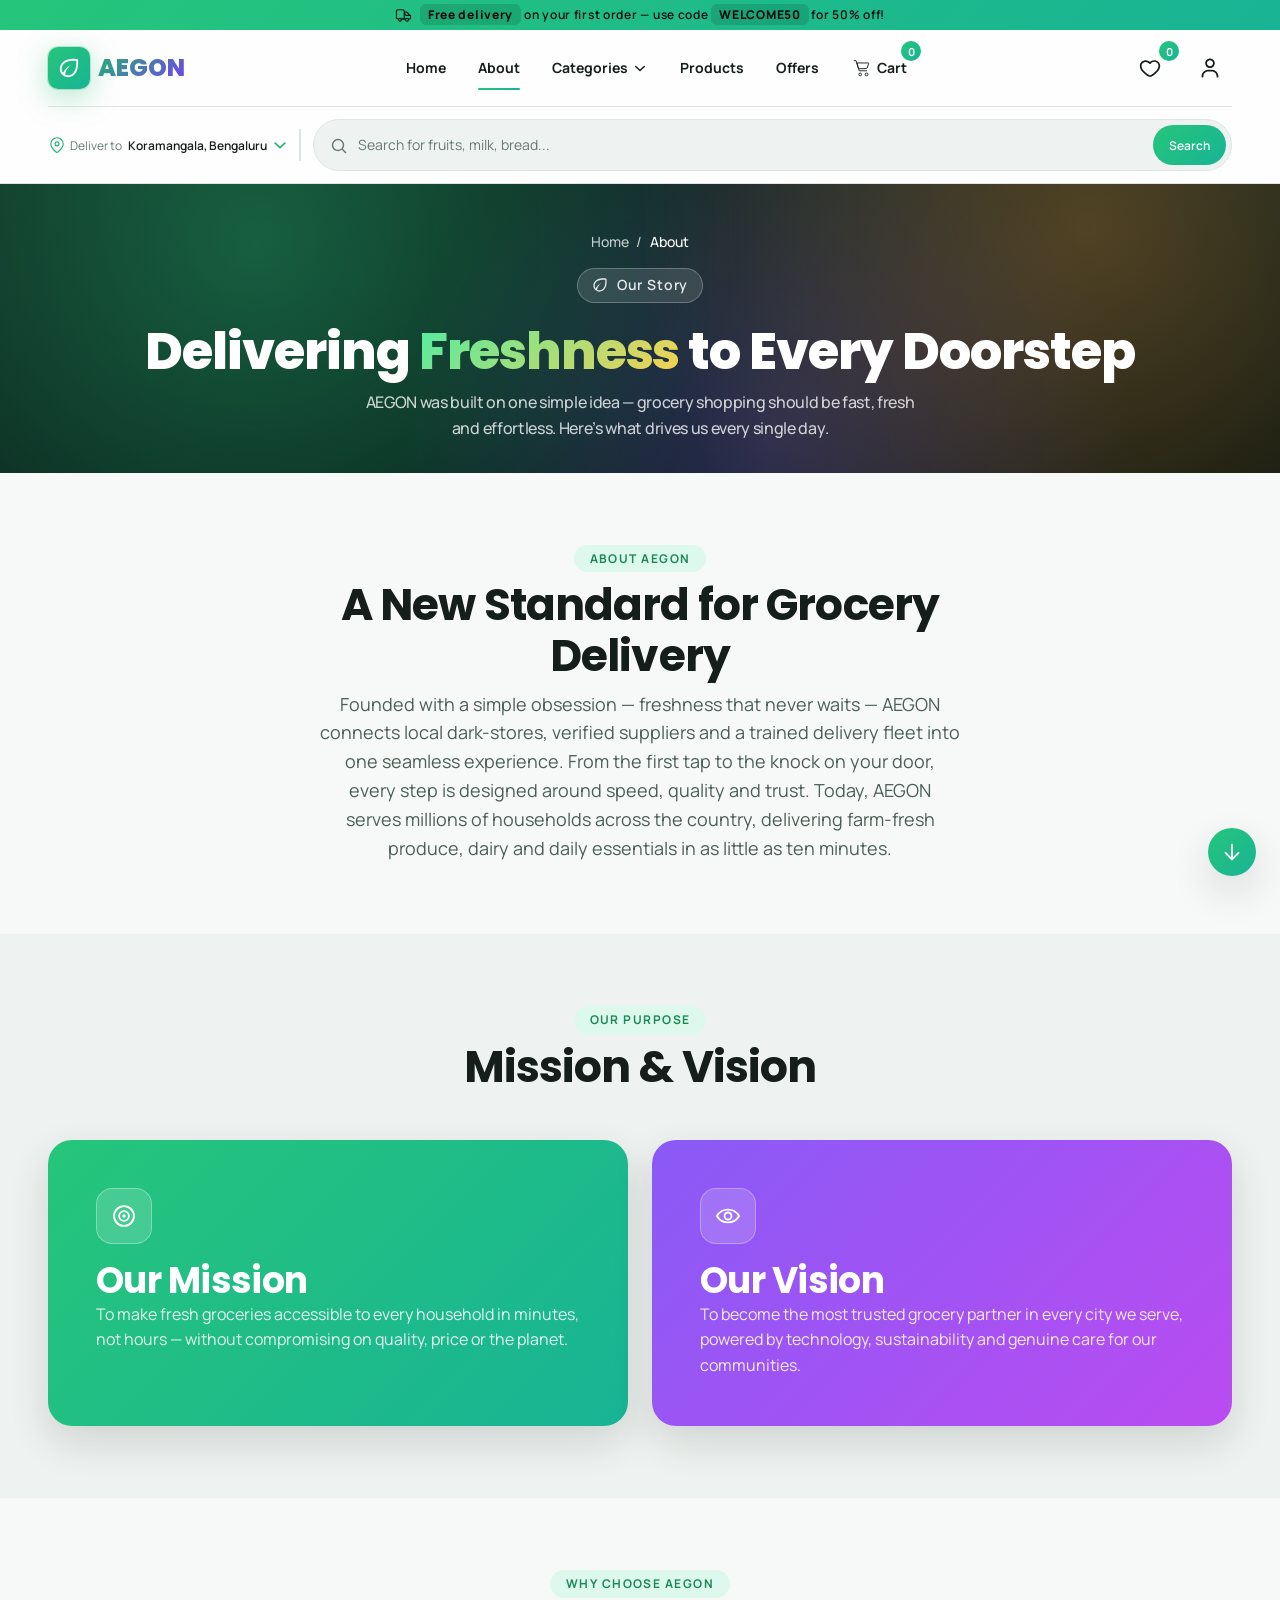
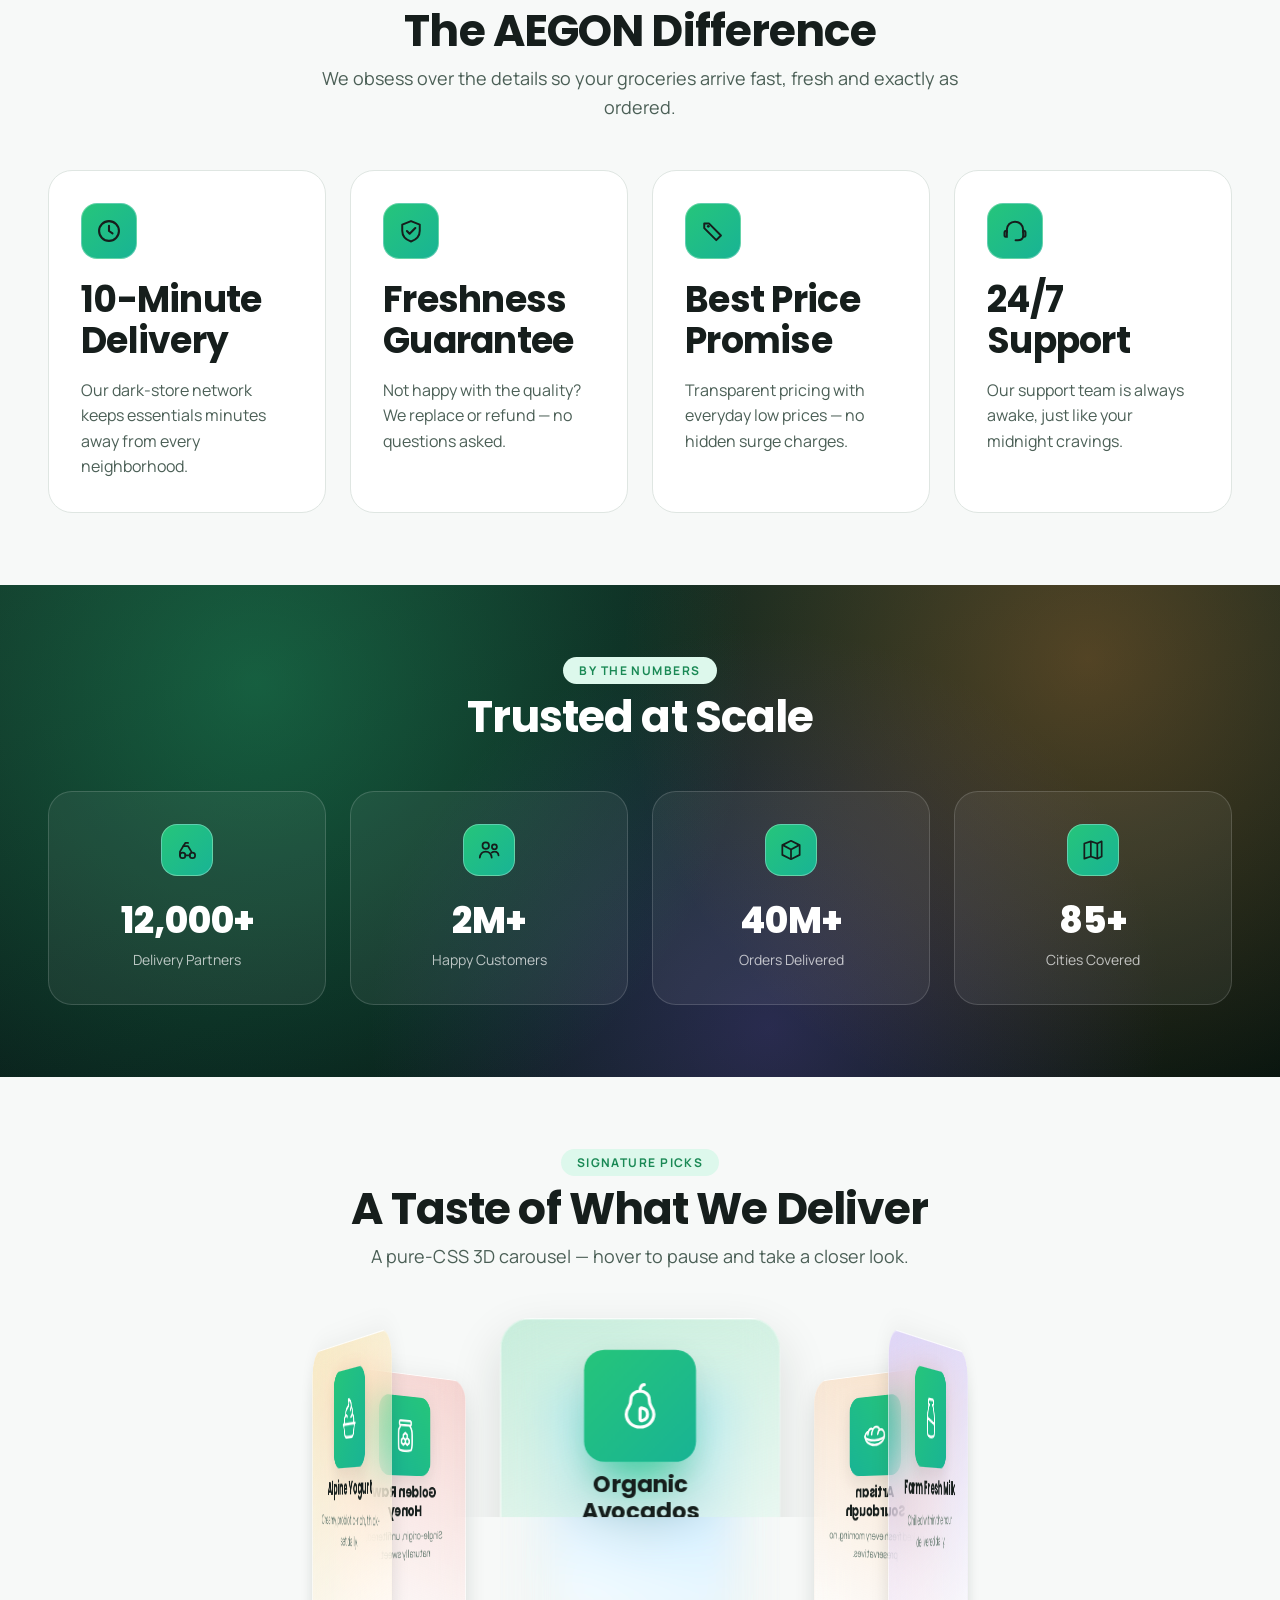
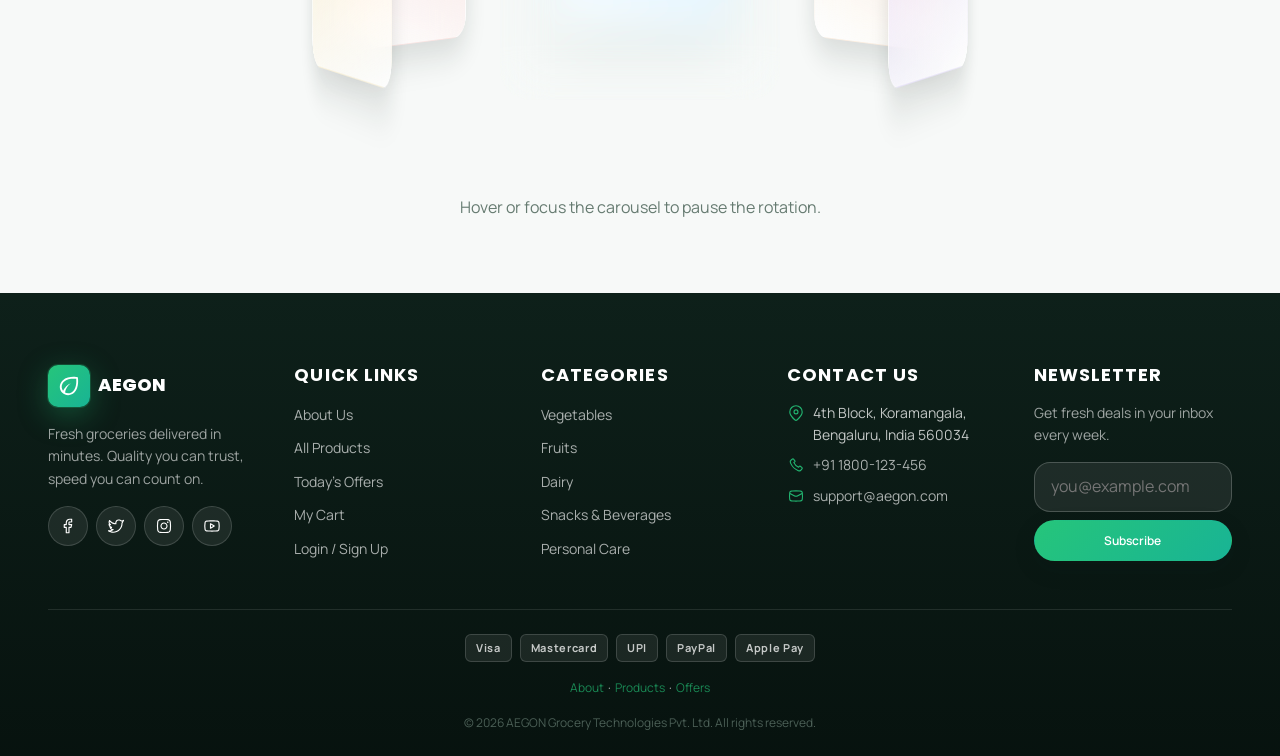
==== commit 8f86160d: "feat(aegon): add core e-commerce functionality" ====
--- a/pages/about.html
+++ b/pages/about.html
@@ -11,7 +11,7 @@
     <link rel="stylesheet" href="../css/main.css" />
 
     <!-- JavaScript -->
-    <script src="../js/main.js" defer></script>
+    <script type="module" src="../js/main.js"></script>
   </head>
   <body>
     <!-- ***************************************************************************
@@ -57,7 +57,7 @@
     </div>
 
     <!-- ***************************************************************************
-                                   SITE HEADER NAVIGATION
+                                   GLOBAL HEADER NAVIGATION
        **************************************************************************** -->
     <header class="site-header">
       <input
@@ -207,6 +207,36 @@
 
         <!-- ***************** NAVBAR ACTIONS ***************** -->
         <div class="navbar__actions">
+          <a
+            href="../pages/wishlist.html"
+            class="navbar__icon-btn navbar__wishlist-link"
+            aria-label="Open wishlist"
+            title="Wishlist"
+          >
+            <svg
+              xmlns="http://www.w3.org/2000/svg"
+              width="28"
+              height="28"
+              aria-hidden="true"
+              viewBox="0 0 24 24"
+            >
+              <path d="M0 0h24v24H0z" fill="none" />
+              <path
+                fill="currentColor"
+                fill-rule="evenodd"
+                d="M3.25 10.03c0-2.7 2.37-4.78 5.15-4.78c1.433 0 2.695.672 3.6 1.542c.905-.87 2.166-1.542 3.6-1.542c2.78 0 5.15 2.08 5.15 4.78c0 1.85-.789 3.476-1.882 4.852c-1.09 1.372-2.518 2.537-3.884 3.484c-.523.362-1.05.695-1.534.941c-.453.231-.975.443-1.45.443s-.996-.212-1.45-.443a14 14 0 0 1-1.533-.941c-1.367-.947-2.794-2.112-3.885-3.484C4.039 13.506 3.25 11.88 3.25 10.03M8.4 6.75c-2.08 0-3.65 1.53-3.65 3.28c0 1.403.596 2.71 1.556 3.918c.962 1.21 2.257 2.279 3.565 3.185c.495.343.96.634 1.36.838c.428.218.676.279.769.279s.341-.061.77-.28a12 12 0 0 0 1.36-.837c1.307-.906 2.602-1.974 3.564-3.185c.96-1.208 1.556-2.515 1.556-3.918c0-1.75-1.57-3.28-3.65-3.28c-1.194 0-2.31.713-3.005 1.619a.75.75 0 0 1-1.19 0C10.71 7.463 9.595 6.75 8.4 6.75"
+                clip-rule="evenodd"
+              />
+            </svg>
+
+            <span
+              class="badge badge--gradient badge--wishlist"
+              aria-label="Wishlist items"
+            >
+              <span data-wishlist-count>0</span>
+            </span>
+          </a>
+
           <div class="navbar__user-menu">
             <button
               type="button"
@@ -250,7 +280,7 @@
                 <span>Login</span>
               </a>
 
-              <a href="signup.html">
+              <a href="./signup.html">
                 <svg
                   xmlns="http://www.w3.org/2000/svg"
                   width="20"
@@ -880,7 +910,7 @@
           <div class="section-header">
             <span class="eyebrow">By The Numbers</span>
 
-            <h2 id="trusted-scale-title">Trusted at Scale</h2>
+            <h2 class="trusted-scale-title" id="trusted-scale-title">Trusted at Scale</h2>
           </div>
 
           <!-- Statistics -->
--- a/css/main.css
+++ b/css/main.css
@@ -2,8 +2,6 @@
                                     AEGON — MAIN STYLESHEET
                        Primary stylesheet entry point for the application.
    ************************************************************************************* */
-
-
 @import url("./variables.css");
 @import url("./reset.css");
 @import url("./global.css");
@@ -24,4 +22,31 @@
 /* About */
 @import url("./pages/about/about.css");
 
-@import url("./responsive.css");+/* Products */
+@import url("./pages/products/products.css");
+
+/* Offers */
+@import url("./pages/offers/offers.css");
+
+/* Cart */
+@import url("./pages/cart/cart.css");
+
+/* Product Details */
+@import url("./pages/product-details/product-details.css");
+
+/* Wishlist */
+@import url("./pages/wishlist/wishlist.css");
+
+/* Login */
+@import url("./pages/login/login.css");
+
+/* Signup */
+@import url("./pages/signup/signup.css");
+
+
+/* AEGON - RESPONSIVE */
+@import url("./responsive.css");
+
+
+/* AEGON - MOTION SYSTEM */
+@import url("./motion.css");
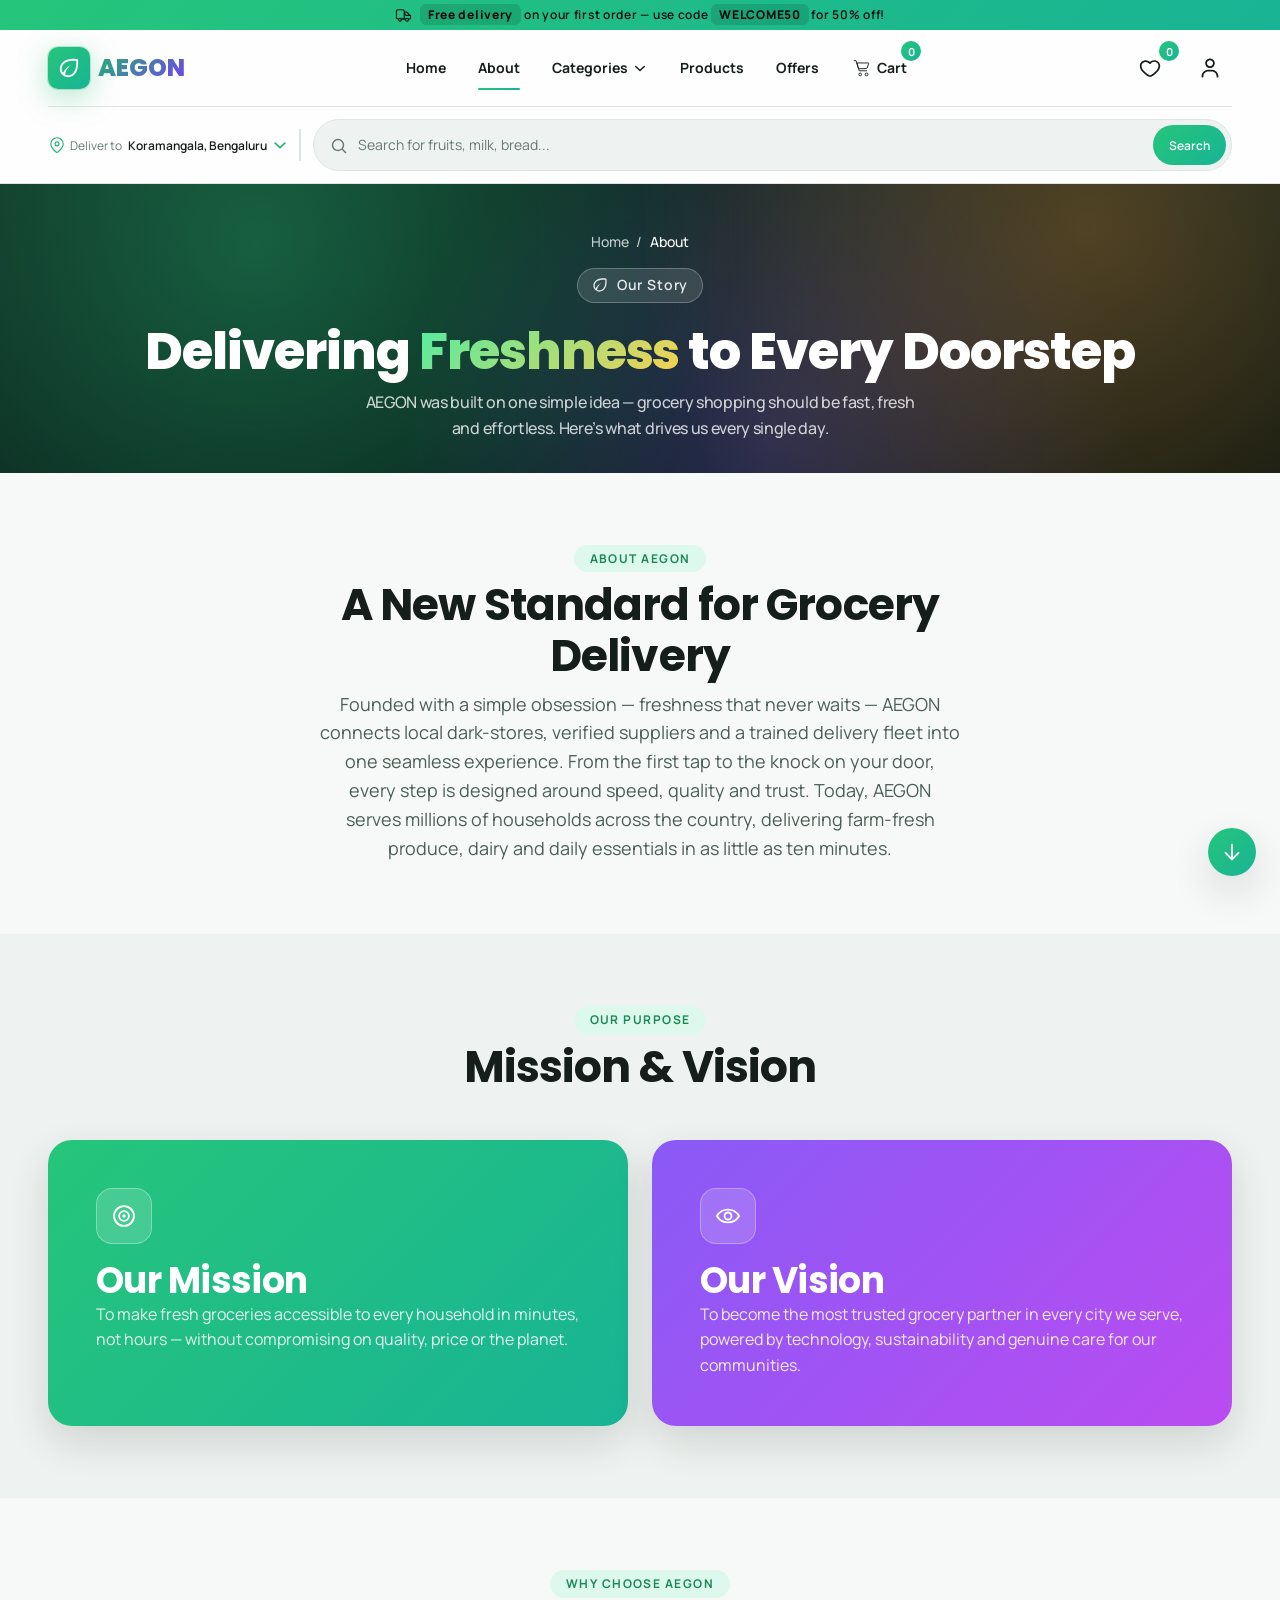
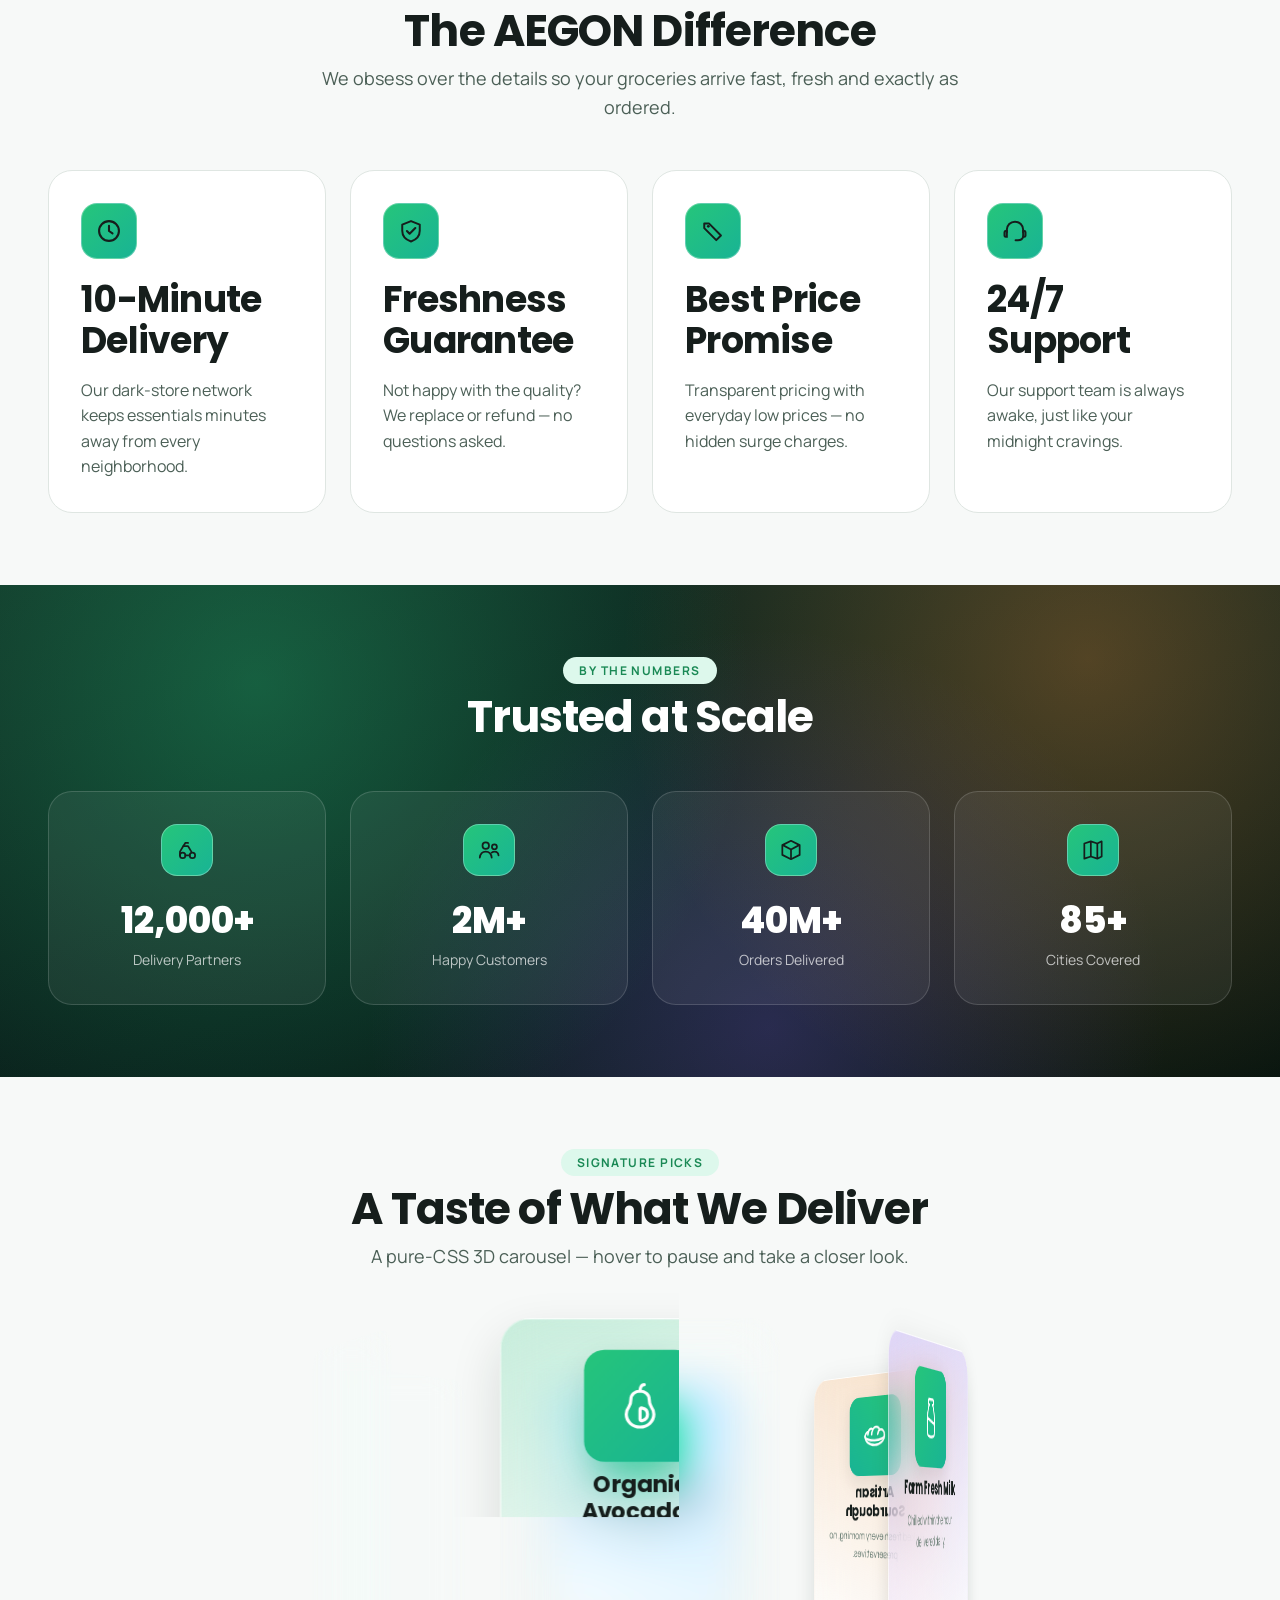
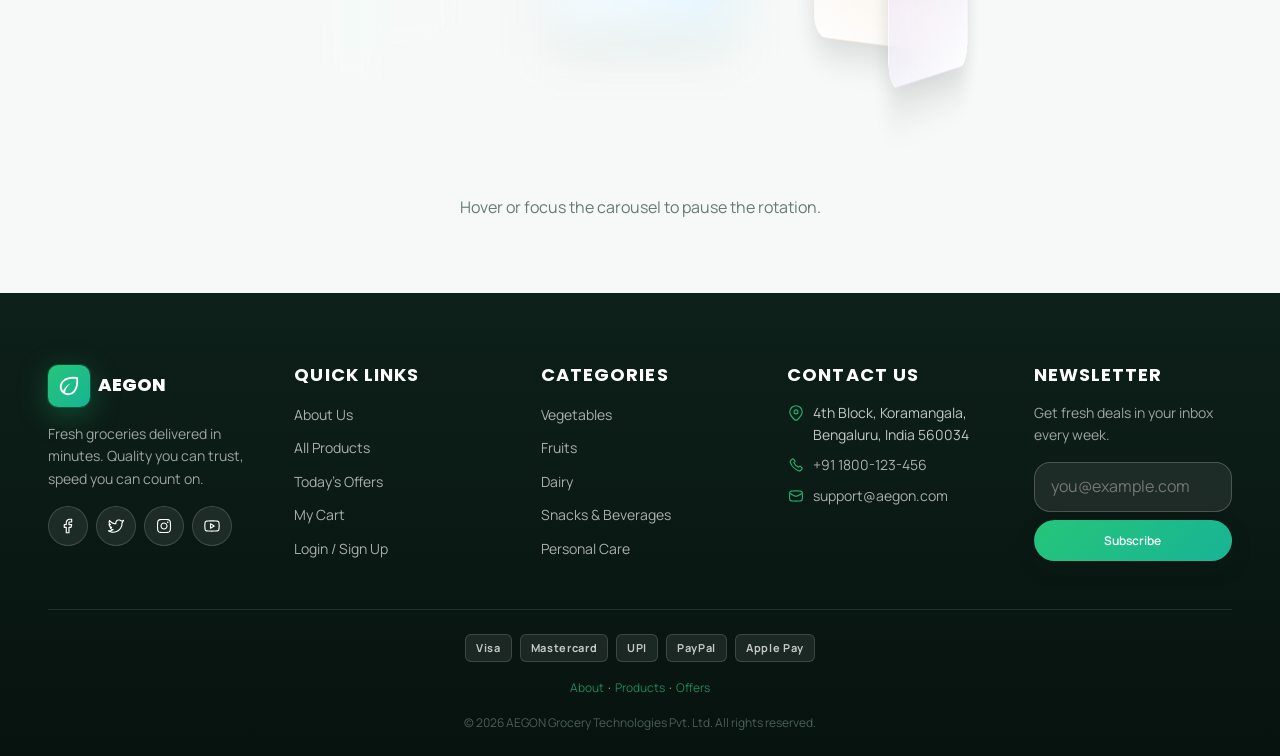
==== commit 5f4e8bc4: "fix(aegon): improve product search and responsive layout" ====
--- a/pages/about.html
+++ b/pages/about.html
@@ -67,7 +67,7 @@
         aria-hidden="true"
       />
       <div class="container navbar">
-        <a href="index.html" class="navbar__brand" aria-label="AEGON home">
+        <a href="../index.html" class="navbar__brand" aria-label="AEGON home">
           <span class="navbar__brand-mark" aria-hidden="true">
             <svg
               xmlns="http://www.w3.org/2000/svg"
@@ -1196,7 +1196,7 @@
       <div class="container footer-grid">
         <div class="footer-col">
           <a
-            href="index.html"
+            href="../index.html"
             class="navbar__brand"
             aria-label="AEGON home"
             style="
